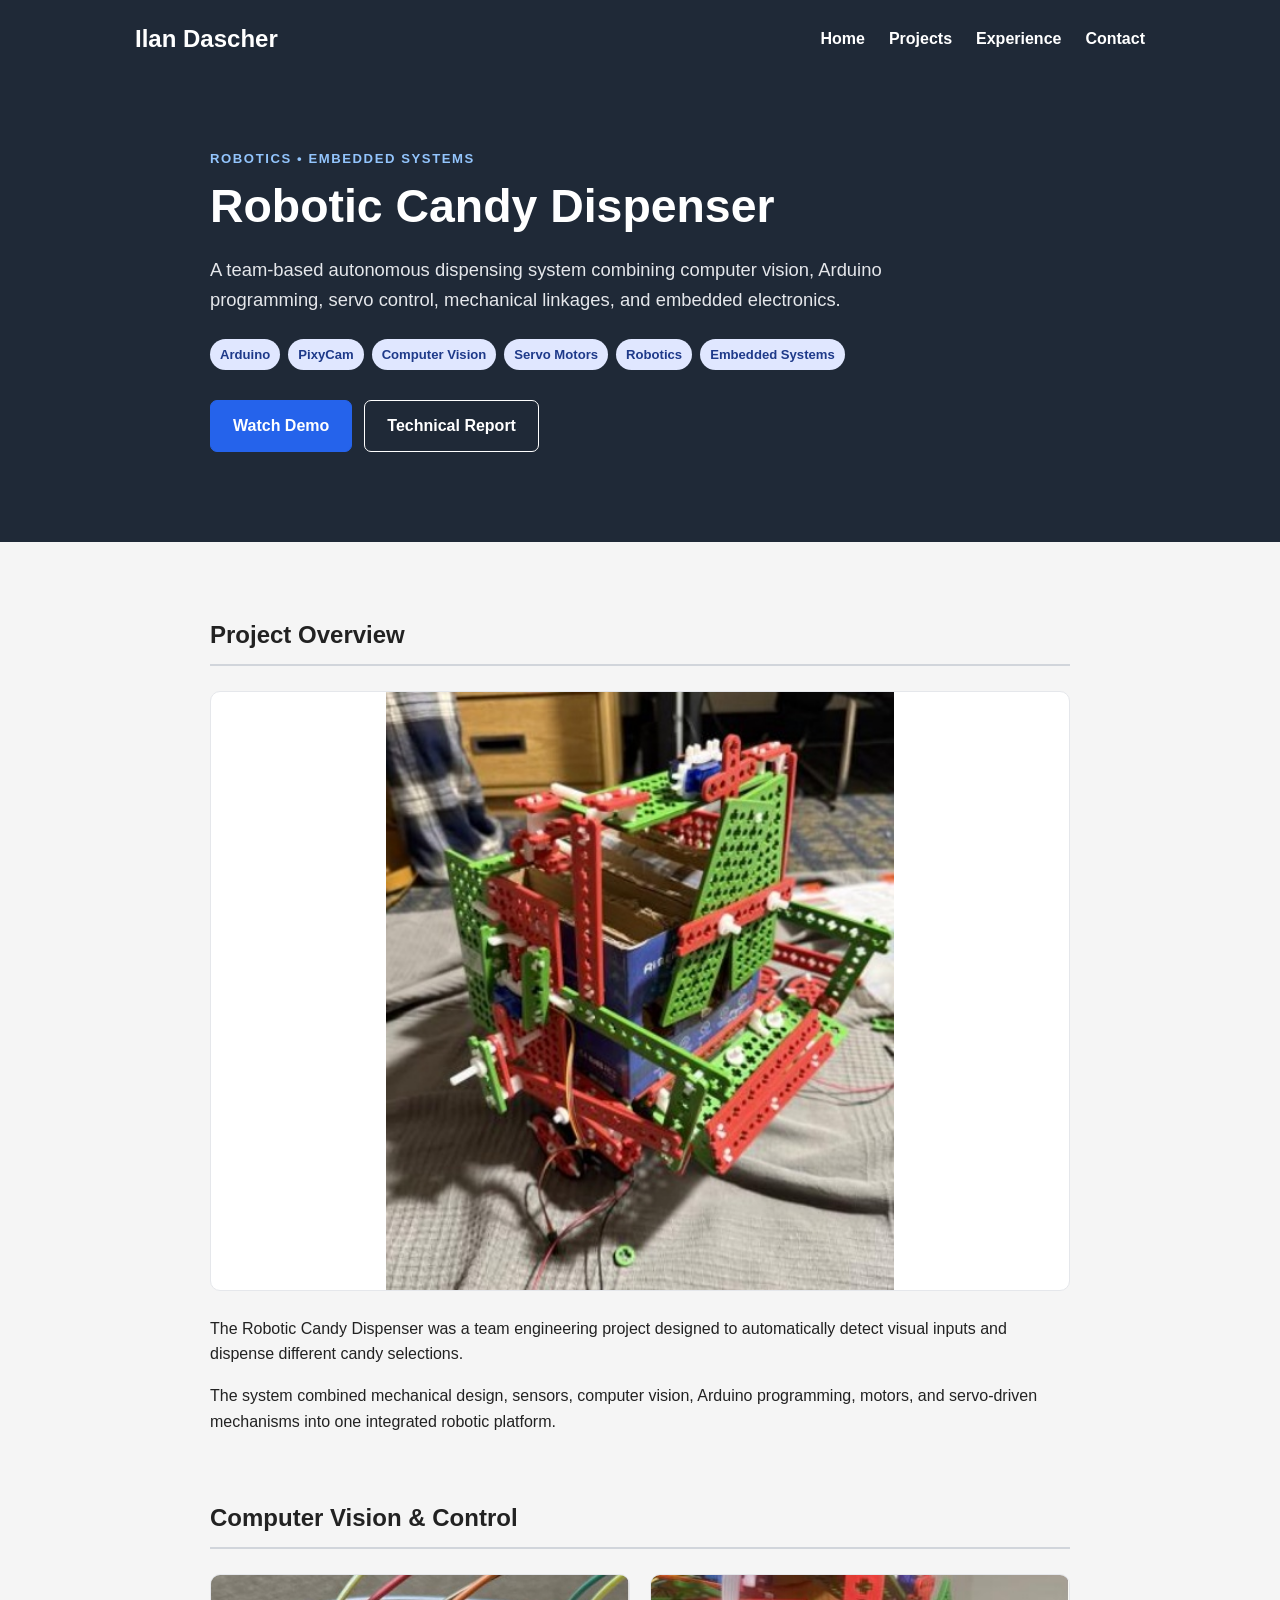
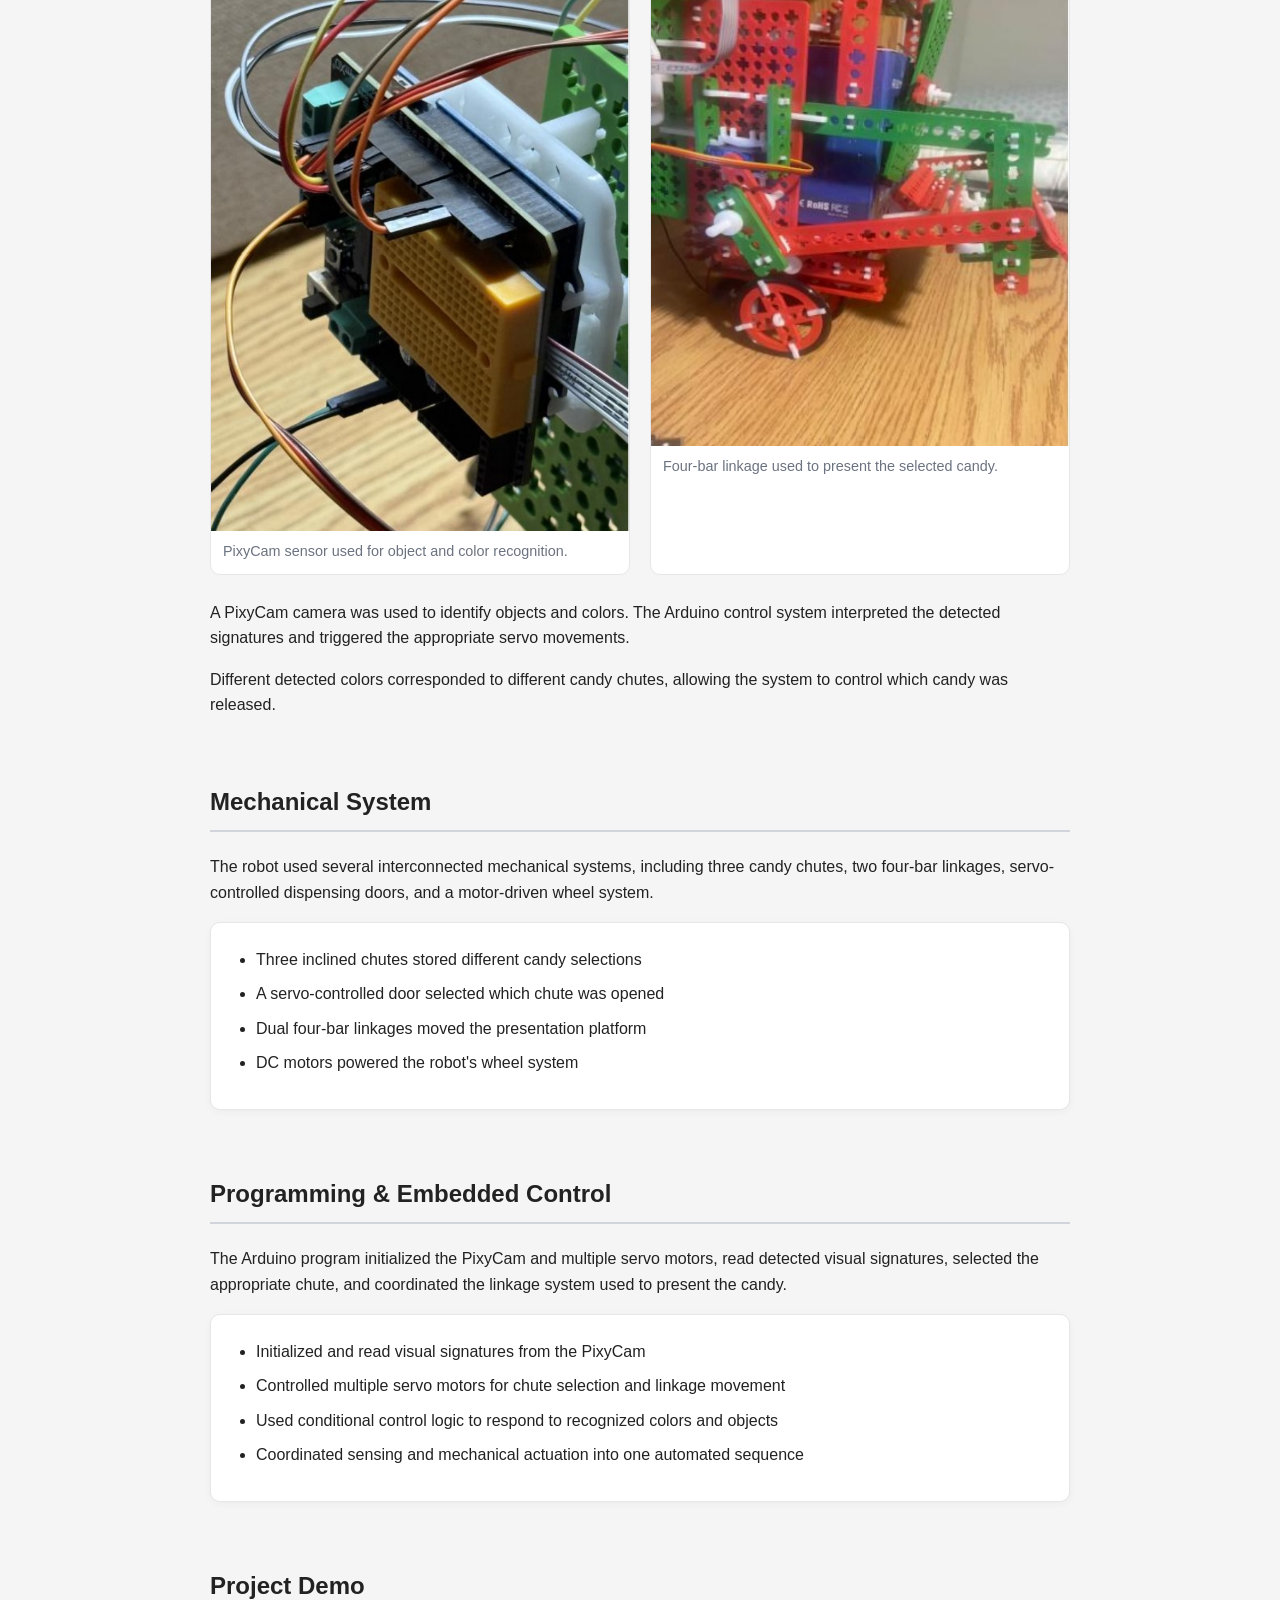
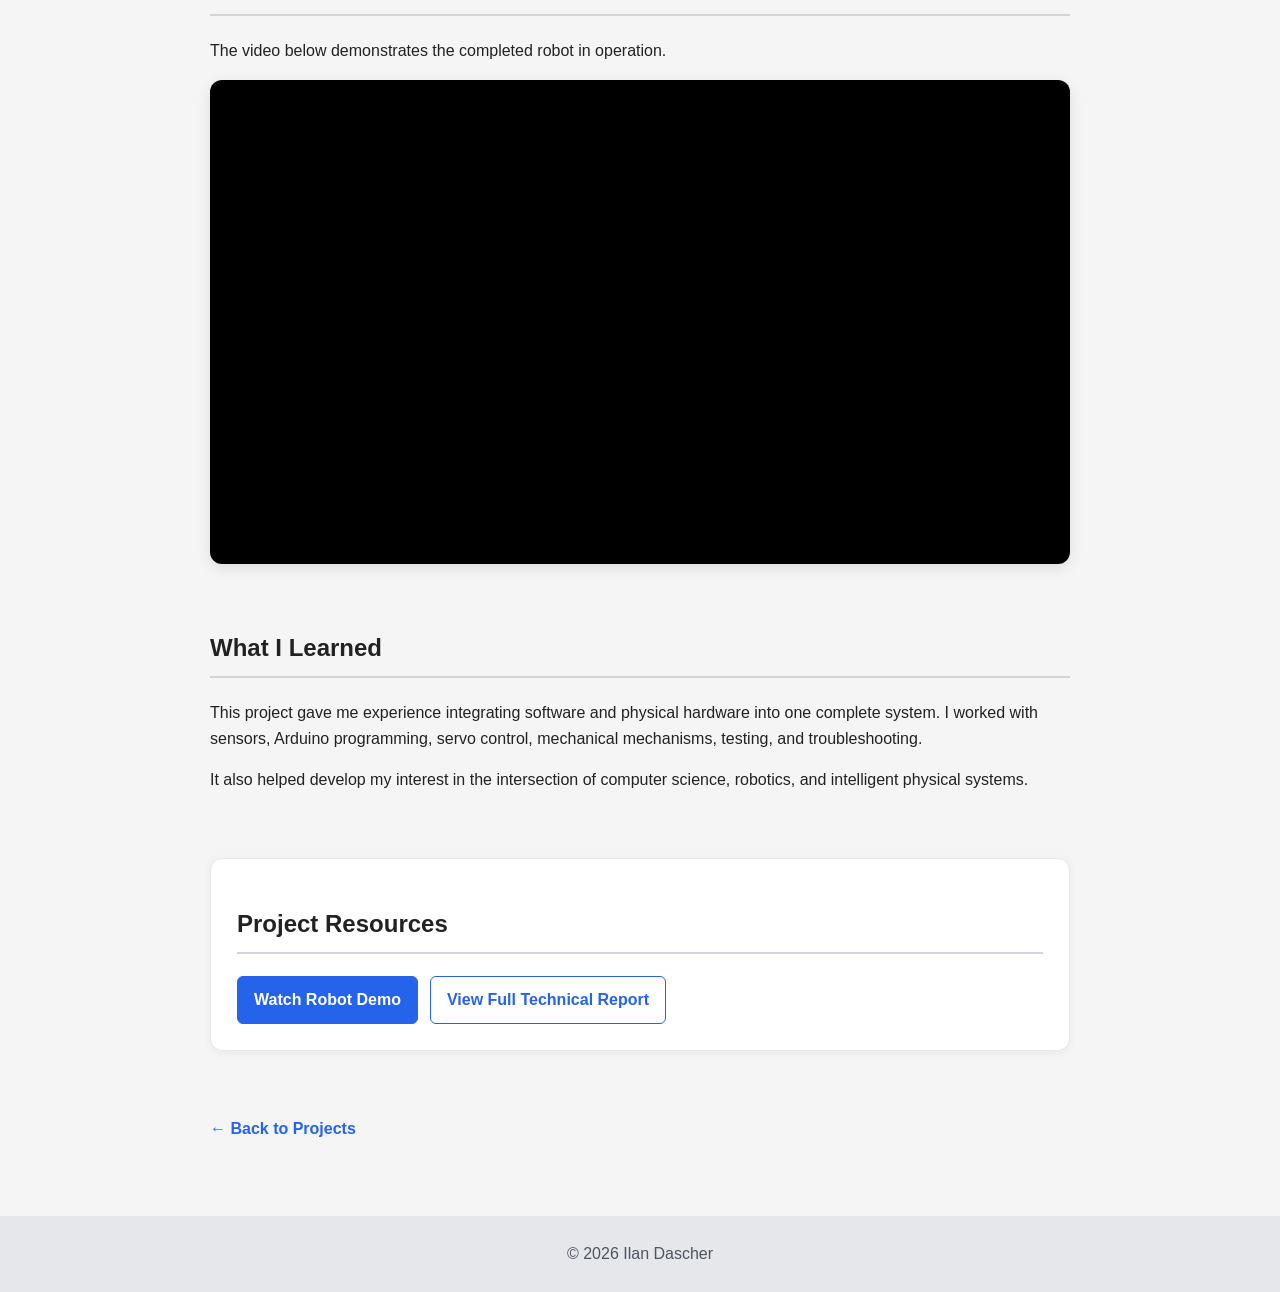
==== projects/candy-dispenser.html @ 2673a735 "Add files via upload" ====
<!DOCTYPE html>

<html lang="en">

<head>
    <meta charset="UTF-8">
    <meta name="viewport" content="width=device-width, initial-scale=1.0">

    <title>
        Robotic Candy Dispenser | Ilan Dascher
    </title>

    <link rel="stylesheet" href="../style.css">
</head>

<body>

    <header>

        <nav>

            <h2>
                <a href="../index.html" class="nav-name">
                    Ilan Dascher
                </a>
            </h2>

            <div class="nav-links">
                <a href="../index.html">Home</a>
                <a href="../index.html#projects">Projects</a>
                <a href="../index.html#experience">Experience</a>
                <a href="../index.html#contact">Contact</a>
            </div>

        </nav>


        <div class="project-hero">

            <p class="project-label">
                Robotics • Embedded Systems
            </p>

            <h1>
                Robotic Candy Dispenser
            </h1>

            <p class="project-summary">
                A team-based autonomous dispensing system combining
                computer vision, Arduino programming, servo control,
                mechanical linkages, and embedded electronics.
            </p>

            <div class="tech-tags project-page-tags">

                <span>Arduino</span>
                <span>PixyCam</span>
                <span>Computer Vision</span>
                <span>Servo Motors</span>
                <span>Robotics</span>
                <span>Embedded Systems</span>

            </div>

            <div class="project-hero-links">

                <a
                    href="https://youtube.com/shorts/zyL90W8pS90?si=U88hbHphQnXdbIb9"
                    target="_blank"
                    rel="noopener noreferrer"
                    class="button"
                >
                    Watch Demo
                </a>

                <a
                    href="../reports/candy-dispenser-report.pdf"
                    target="_blank"
                    rel="noopener noreferrer"
                    class="button button-secondary"
                >
                    Technical Report
                </a>

            </div>

        </div>

    </header>


    <main class="project-page">

        <section>

            <h2>Project Overview</h2>

            <img
                src="../images/candy-dispenser-main.jpg"
                alt="Completed robotic candy dispenser"
                class="detail-image project-photo-detail"
            >

            <p>
                The Robotic Candy Dispenser was a team engineering project
                designed to automatically detect visual inputs and dispense
                different candy selections.
            </p>

            <p>
                The system combined mechanical design, sensors, computer vision,
                Arduino programming, motors, and servo-driven mechanisms into
                one integrated robotic platform.
            </p>

        </section>


        <section>

            <h2>Computer Vision & Control</h2>

            <div class="detail-grid">

                <figure>

                    <img
                        src="../images/candy-dispenser-pixycam.jpg"
                        alt="PixyCam sensor used by the robotic candy dispenser"
                    >

                    <figcaption>
                        PixyCam sensor used for object and color recognition.
                    </figcaption>

                </figure>


                <figure>

                    <img
                        src="../images/candy-dispenser-linkage.jpg"
                        alt="Four-bar linkage mechanism of the robotic candy dispenser"
                    >

                    <figcaption>
                        Four-bar linkage used to present the selected candy.
                    </figcaption>

                </figure>

            </div>

            <p>
                A PixyCam camera was used to identify objects and colors.
                The Arduino control system interpreted the detected signatures
                and triggered the appropriate servo movements.
            </p>

            <p>
                Different detected colors corresponded to different candy
                chutes, allowing the system to control which candy was released.
            </p>

        </section>


        <section>

            <h2>Mechanical System</h2>

            <p>
                The robot used several interconnected mechanical systems,
                including three candy chutes, two four-bar linkages,
                servo-controlled dispensing doors, and a motor-driven
                wheel system.
            </p>

            <ul class="project-detail-list">

                <li>
                    Three inclined chutes stored different candy selections
                </li>

                <li>
                    A servo-controlled door selected which chute was opened
                </li>

                <li>
                    Dual four-bar linkages moved the presentation platform
                </li>

                <li>
                    DC motors powered the robot's wheel system
                </li>

            </ul>

        </section>


        <section>

            <h2>Programming & Embedded Control</h2>

            <p>
                The Arduino program initialized the PixyCam and multiple servo
                motors, read detected visual signatures, selected the appropriate
                chute, and coordinated the linkage system used to present the candy.
            </p>

            <ul class="project-detail-list">

                <li>
                    Initialized and read visual signatures from the PixyCam
                </li>

                <li>
                    Controlled multiple servo motors for chute selection
                    and linkage movement
                </li>

                <li>
                    Used conditional control logic to respond to recognized
                    colors and objects
                </li>

                <li>
                    Coordinated sensing and mechanical actuation into one
                    automated sequence
                </li>

            </ul>

        </section>


        <section class="video-section">

            <h2>Project Demo</h2>

            <p>
                The video below demonstrates the completed robot in operation.
            </p>

            <div class="video-wrapper">

                <iframe
                    src="https://www.youtube.com/embed/zyL90W8pS90"
                    title="Robotic Candy Dispenser Demonstration"
                    allow="accelerometer; autoplay; clipboard-write; encrypted-media; gyroscope; picture-in-picture"
                    allowfullscreen
                ></iframe>

            </div>

        </section>


        <section>

            <h2>What I Learned</h2>

            <p>
                This project gave me experience integrating software and
                physical hardware into one complete system. I worked with
                sensors, Arduino programming, servo control, mechanical
                mechanisms, testing, and troubleshooting.
            </p>

            <p>
                It also helped develop my interest in the intersection of
                computer science, robotics, and intelligent physical systems.
            </p>

        </section>


        <section class="project-resource-section">

            <h2>Project Resources</h2>

            <div class="resource-links">

                <a
                    href="https://youtube.com/shorts/zyL90W8pS90?si=U88hbHphQnXdbIb9"
                    target="_blank"
                    rel="noopener noreferrer"
                    class="project-button"
                >
                    Watch Robot Demo
                </a>

                <a
                    href="../reports/candy-dispenser-report.pdf"
                    target="_blank"
                    rel="noopener noreferrer"
                    class="project-button project-button-secondary-light"
                >
                    View Full Technical Report
                </a>

            </div>

        </section>


        <div class="back-link">

            <a href="../index.html#projects">
                ← Back to Projects
            </a>

        </div>

    </main>


    <footer>
        © 2026 Ilan Dascher
    </footer>

</body>

</html>
---- style.css ----
/* ========================================
   GLOBAL
======================================== */

* {
    box-sizing: border-box;
}

html {
    scroll-behavior: smooth;
}

body {
    font-family: Arial, Helvetica, sans-serif;

    background-color: #f5f5f5;

    color: #222222;

    margin: 0;

    line-height: 1.6;
}

img {
    max-width: 100%;
}


/* ========================================
   HEADER
======================================== */

header {
    background-color: #1f2937;

    color: white;
}


/* ========================================
   NAVIGATION
======================================== */

nav {
    max-width: 1050px;

    margin: 0 auto;

    padding: 20px;

    display: flex;

    justify-content: space-between;

    align-items: center;
}

nav h2 {
    margin: 0;
}

nav a {
    color: white;

    text-decoration: none;

    font-weight: bold;
}

nav a:hover {
    color: #93c5fd;
}

.nav-name {
    color: white;
}

.nav-links {
    display: flex;

    gap: 24px;
}


/* ========================================
   HOMEPAGE HERO
======================================== */

.hero {
    max-width: 900px;

    margin: 0 auto;

    padding:
        90px
        20px
        110px;

    text-align: center;
}

.hero-label {
    color: #93c5fd;

    text-transform: uppercase;

    letter-spacing: 0.12em;

    font-size: 0.8rem;

    font-weight: bold;

    margin-bottom: 12px;
}

.hero h1 {
    font-size: 3.3rem;

    line-height: 1.1;

    margin:
        0
        0
        15px;
}

.hero h2 {
    font-size: 1.45rem;

    font-weight: normal;

    margin-bottom: 22px;

    color: #e5e7eb;
}

.hero p {
    max-width: 700px;

    margin:
        0
        auto
        32px;

    font-size: 1.08rem;
}

.hero-buttons {
    display: flex;

    justify-content: center;

    gap: 15px;

    flex-wrap: wrap;
}


/* ========================================
   BUTTONS
======================================== */

.button {
    display: inline-block;

    background-color: #2563eb;

    color: white;

    text-decoration: none;

    padding:
        12px
        22px;

    border-radius: 7px;

    font-weight: bold;

    border:
        1px solid #2563eb;

    transition:
        background-color 0.2s ease,
        color 0.2s ease,
        transform 0.2s ease;
}

.button:hover {
    background-color: #1d4ed8;

    color: white;

    transform: translateY(-2px);
}

.button-secondary {
    background-color: transparent;

    border:
        1px solid white;
}

.button-secondary:hover {
    background-color: white;

    color: #1f2937;
}


/* ========================================
   MAIN CONTENT
======================================== */

main {
    max-width: 900px;

    margin: 0 auto;

    padding:
        55px
        20px;
}

section {
    margin-bottom: 65px;
}

section h2 {
    margin-bottom: 22px;

    padding-bottom: 9px;

    border-bottom:
        2px solid #d1d5db;
}


/* ========================================
   GENERAL CARDS
======================================== */

article {
    background-color: white;

    padding: 26px;

    margin-bottom: 28px;

    border:
        1px solid #e5e7eb;

    border-radius: 12px;

    box-shadow:
        0 2px 8px rgba(0, 0, 0, 0.06);
}

article h3 {
    margin-top: 0;
}


/* ========================================
   PROJECT CARDS
======================================== */

.project-card {
    padding: 0;

    overflow: hidden;

    transition:
        transform 0.2s ease,
        box-shadow 0.2s ease;
}

.project-card:hover {
    transform: translateY(-4px);

    box-shadow:
        0 10px 24px rgba(0, 0, 0, 0.10);
}

.project-card-content {
    padding: 26px;
}

.project-type {
    color: #2563eb;

    text-transform: uppercase;

    letter-spacing: 0.08em;

    font-size: 0.76rem;

    font-weight: bold;

    margin:
        0
        0
        8px;
}


/* ========================================
   PROJECT IMAGES
======================================== */

.project-image {
    width: 100%;

    display: block;

    border-bottom:
        1px solid #e5e7eb;
}

.project-photo {
    max-height: 470px;

    object-fit: contain;

    background-color: #f8fafc;
}

.project-plot {
    height: auto;

    object-fit: contain;

    background-color: #111111;
}


/* ========================================
   TECHNOLOGY TAGS
======================================== */

.tech-tags {
    display: flex;

    flex-wrap: wrap;

    gap: 8px;

    margin:
        17px
        0;
}

.tech-tags span {
    background-color: #e0e7ff;

    color: #1e3a8a;

    padding:
        5px
        10px;

    border-radius: 20px;

    font-size: 0.82rem;

    font-weight: bold;
}


/* ========================================
   HOMEPAGE PROJECT LINKS
======================================== */

.project-links {
    display: flex;

    flex-wrap: wrap;

    gap: 12px;

    margin-top: 24px;
}

.project-button {
    display: inline-block;

    background-color: #2563eb;

    color: white !important;

    text-decoration: none;

    padding:
        10px
        16px;

    border-radius: 6px;

    font-weight: bold;

    border:
        1px solid #2563eb;

    transition:
        transform 0.2s ease,
        background-color 0.2s ease;
}

.project-button:hover {
    background-color: #1d4ed8;

    transform: translateY(-2px);
}

.project-button-secondary {
    background-color: white;

    color: #2563eb !important;
}

.project-button-secondary:hover {
    background-color: #eff6ff;
}


/* ========================================
   LISTS
======================================== */

ul {
    padding-left: 21px;
}

li {
    margin-bottom: 5px;
}


/* ========================================
   CONTACT
======================================== */

.contact-links {
    display: flex;

    gap: 20px;

    flex-wrap: wrap;

    margin-top: 20px;
}

.contact-links a {
    font-weight: bold;

    text-decoration: none;
}


/* ========================================
   GENERAL LINKS
======================================== */

main a {
    color: #2563eb;
}

main a:hover {
    color: #1d4ed8;
}


/* ========================================
   PROJECT DETAIL HERO
======================================== */

.project-hero {
    max-width: 900px;

    margin: 0 auto;

    padding:
        70px
        20px
        90px;
}

.project-label {
    color: #93c5fd;

    font-size: 0.82rem;

    font-weight: bold;

    letter-spacing: 0.12em;

    text-transform: uppercase;

    margin: 0;
}

.project-hero h1 {
    font-size: 2.9rem;

    line-height: 1.2;

    margin:
        10px
        0
        20px;
}

.project-summary {
    max-width: 750px;

    font-size: 1.15rem;

    color: #e5e7eb;
}

.project-page-tags {
    margin-top: 25px;
}

.project-hero-links {
    display: flex;

    flex-wrap: wrap;

    gap: 12px;

    margin-top: 30px;
}


/* ========================================
   DETAIL PAGE
======================================== */

.project-page {
    max-width: 900px;
}

.project-page section {
    scroll-margin-top: 30px;
}


/* ========================================
   DETAIL IMAGES
======================================== */

.detail-image {
    width: 100%;

    height: auto;

    display: block;

    margin:
        25px
        0;

    border:
        1px solid #e5e7eb;

    border-radius: 10px;

    background-color: white;
}

.project-photo-detail {
    max-height: 600px;

    object-fit: contain;
}


/* ========================================
   IMAGE GRID
======================================== */

.detail-grid {
    display: grid;

    grid-template-columns:
        repeat(2, 1fr);

    gap: 20px;

    margin:
        25px
        0;
}

.detail-grid figure {
    margin: 0;

    background-color: white;

    border-radius: 10px;

    overflow: hidden;

    border:
        1px solid #e5e7eb;
}

.detail-grid img {
    width: 100%;

    height: auto;

    display: block;

    object-fit: contain;
}

.detail-grid figcaption {
    padding:
        10px
        12px
        12px;

    color: #6b7280;

    font-size: 0.9rem;

    line-height: 1.4;
}


/* ========================================
   RESULT BOX
======================================== */

.result-box {
    background-color: #eff6ff;

    border-left:
        4px solid #2563eb;

    padding:
        16px
        20px;

    margin:
        24px
        0;

    border-radius: 6px;
}

.result-label {
    margin: 0;

    color: #475569;

    font-size: 0.85rem;

    font-weight: bold;

    text-transform: uppercase;

    letter-spacing: 0.06em;
}

.result-value {
    margin:
        4px
        0
        0;

    font-size: 1.6rem;

    font-weight: bold;

    color: #1e3a8a;
}


/* ========================================
   DETAIL LISTS
======================================== */

.project-detail-list {
    background-color: white;

    padding:
        24px
        25px
        24px
        45px;

    border:
        1px solid #e5e7eb;

    border-radius: 10px;

    box-shadow:
        0 2px 8px rgba(0, 0, 0, 0.04);
}

.project-detail-list li {
    margin-bottom: 9px;
}


/* ========================================
   VIDEO
======================================== */

.video-wrapper {
    position: relative;

    width: 100%;

    padding-bottom: 56.25%;

    height: 0;

    overflow: hidden;

    border-radius: 12px;

    background-color: black;

    box-shadow:
        0 4px 14px rgba(0, 0, 0, 0.10);
}

.video-wrapper iframe {
    position: absolute;

    top: 0;

    left: 0;

    width: 100%;

    height: 100%;

    border: 0;
}


/* ========================================
   PROJECT RESOURCES
======================================== */

.project-resource-section {
    background-color: white;

    padding: 26px;

    border:
        1px solid #e5e7eb;

    border-radius: 12px;

    box-shadow:
        0 2px 8px rgba(0, 0, 0, 0.05);
}

.resource-links {
    display: flex;

    flex-wrap: wrap;

    gap: 12px;

    margin-top: 20px;
}

.project-button-secondary-light {
    background-color: white;

    color: #2563eb !important;
}

.project-button-secondary-light:hover {
    background-color: #eff6ff;
}


/* ========================================
   BACK LINK
======================================== */

.back-link {
    margin:
        40px
        0
        20px;
}

.back-link a {
    font-weight: bold;

    text-decoration: none;
}

.back-link a:hover {
    text-decoration: underline;
}


/* ========================================
   FOOTER
======================================== */

footer {
    text-align: center;

    padding: 25px;

    background-color: #e5e7eb;

    color: #4b5563;
}


/* ========================================
   RESPONSIVE DESIGN
======================================== */

@media (max-width: 700px) {

    nav {
        flex-direction: column;

        gap: 15px;
    }

    .nav-links {
        flex-wrap: wrap;

        justify-content: center;
    }

    .hero {
        padding:
            65px
            20px
            80px;
    }

    .hero h1 {
        font-size: 2.4rem;
    }

    .hero h2 {
        font-size: 1.2rem;
    }

    .hero-buttons {
        flex-direction: column;

        align-items: center;
    }

    .project-hero {
        padding:
            50px
            20px
            70px;
    }

    .project-hero h1 {
        font-size: 2.15rem;
    }

    .project-hero-links {
        flex-direction: column;

        align-items: flex-start;
    }

    .detail-grid {
        grid-template-columns: 1fr;
    }

    .project-photo {
        max-height: none;
    }

    .contact-links {
        flex-direction: column;

        gap: 8px;
    }

}
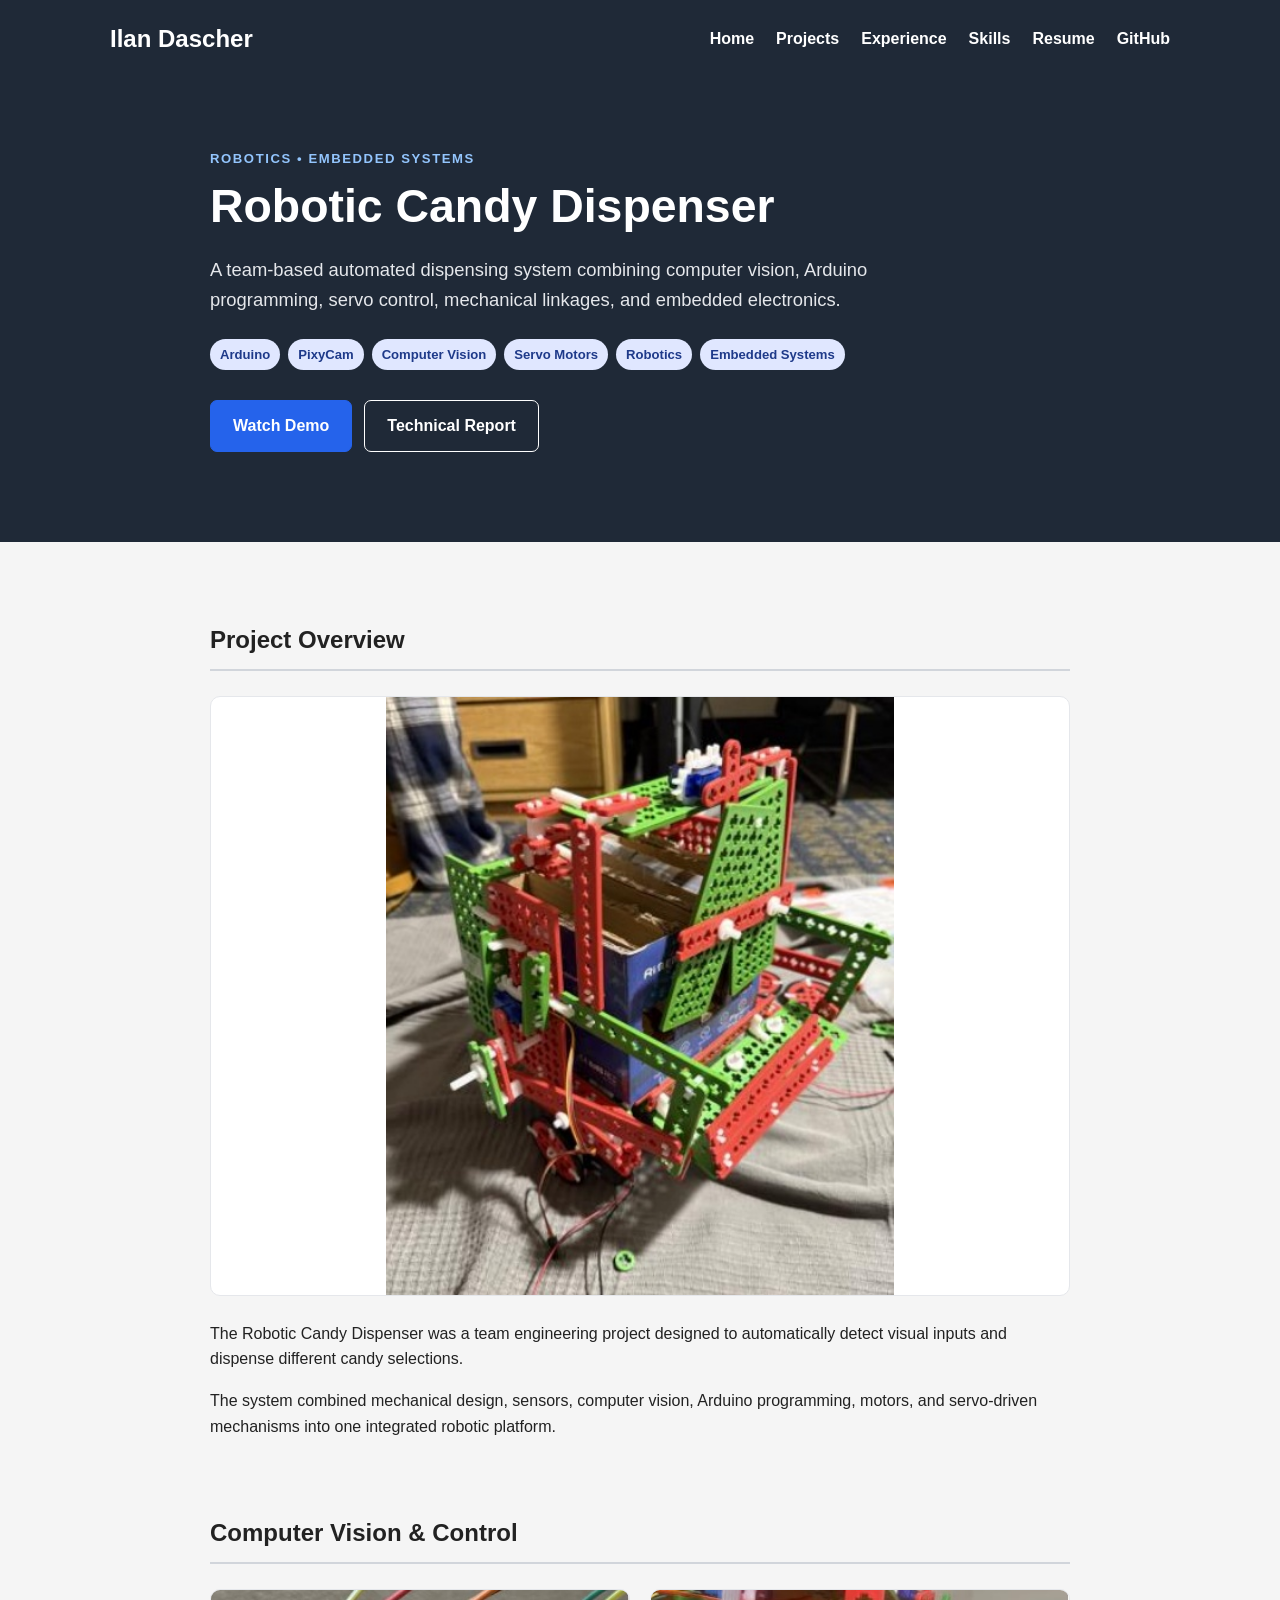
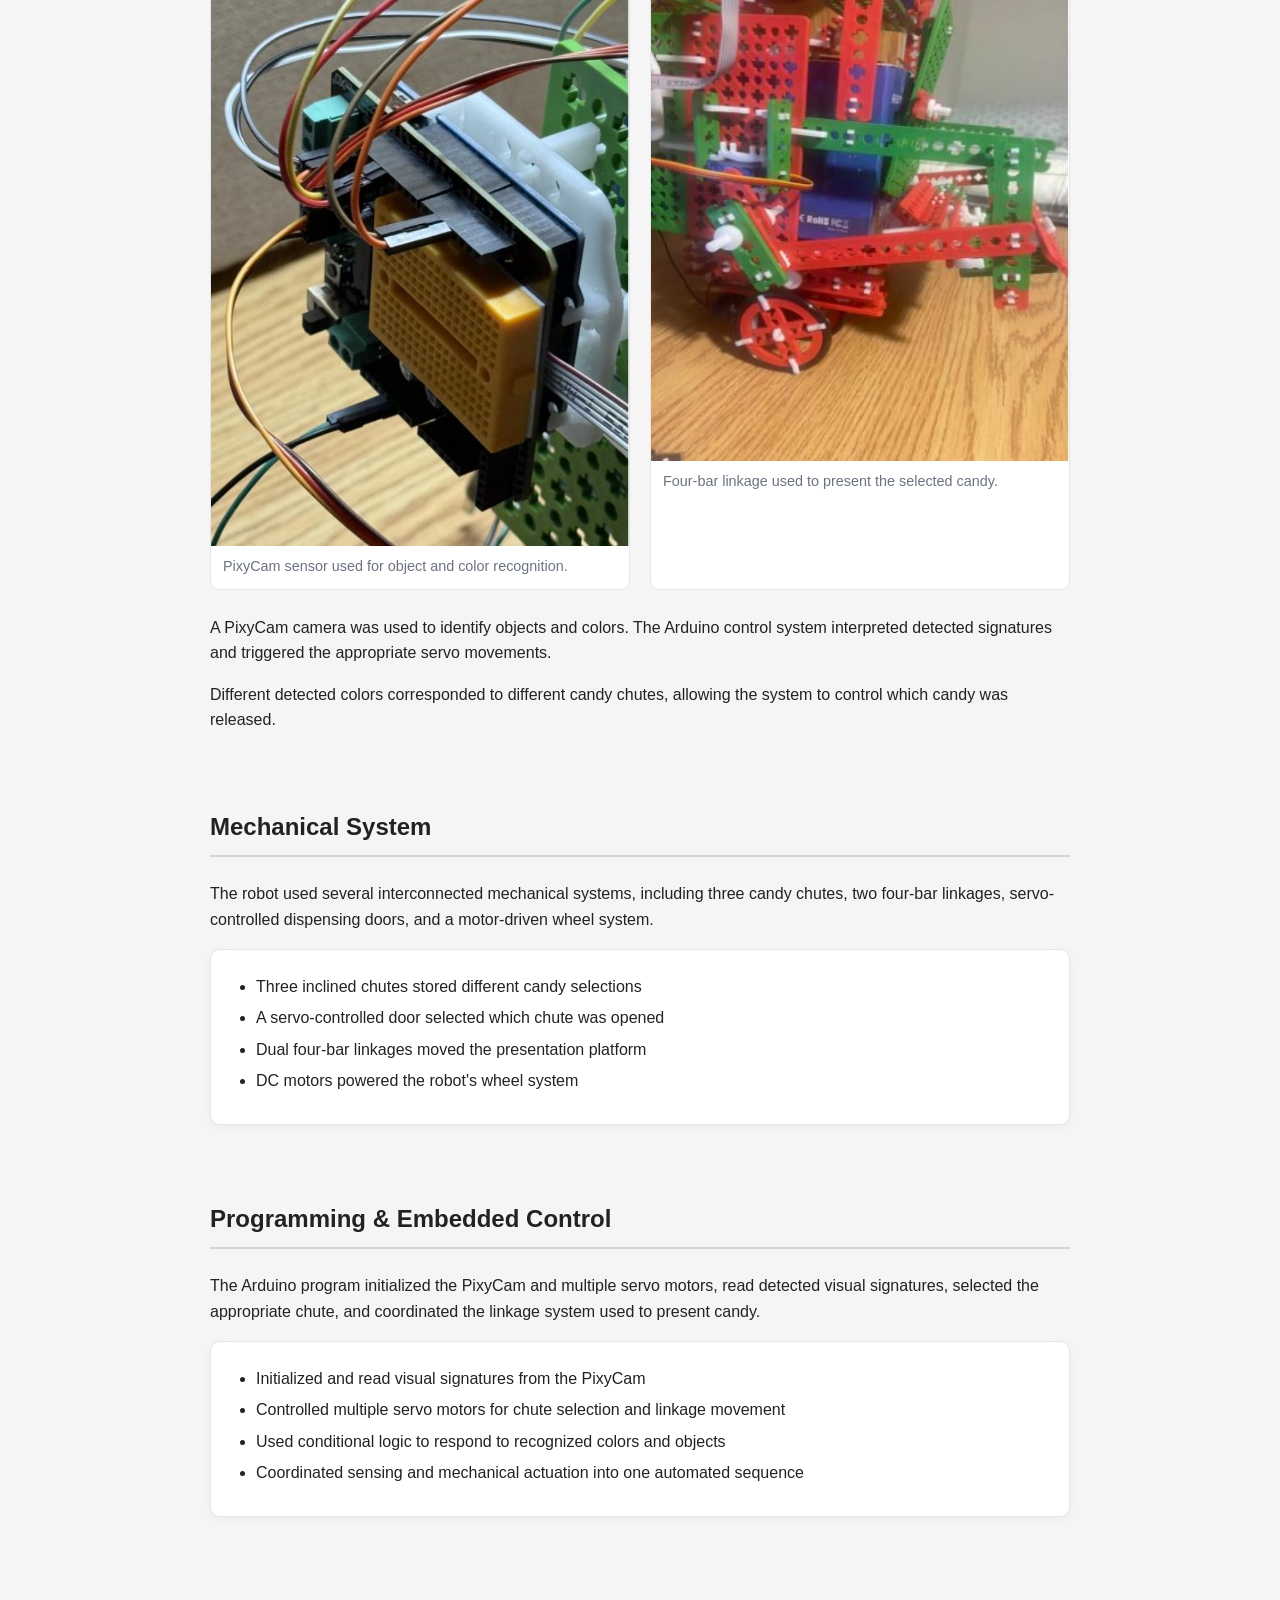
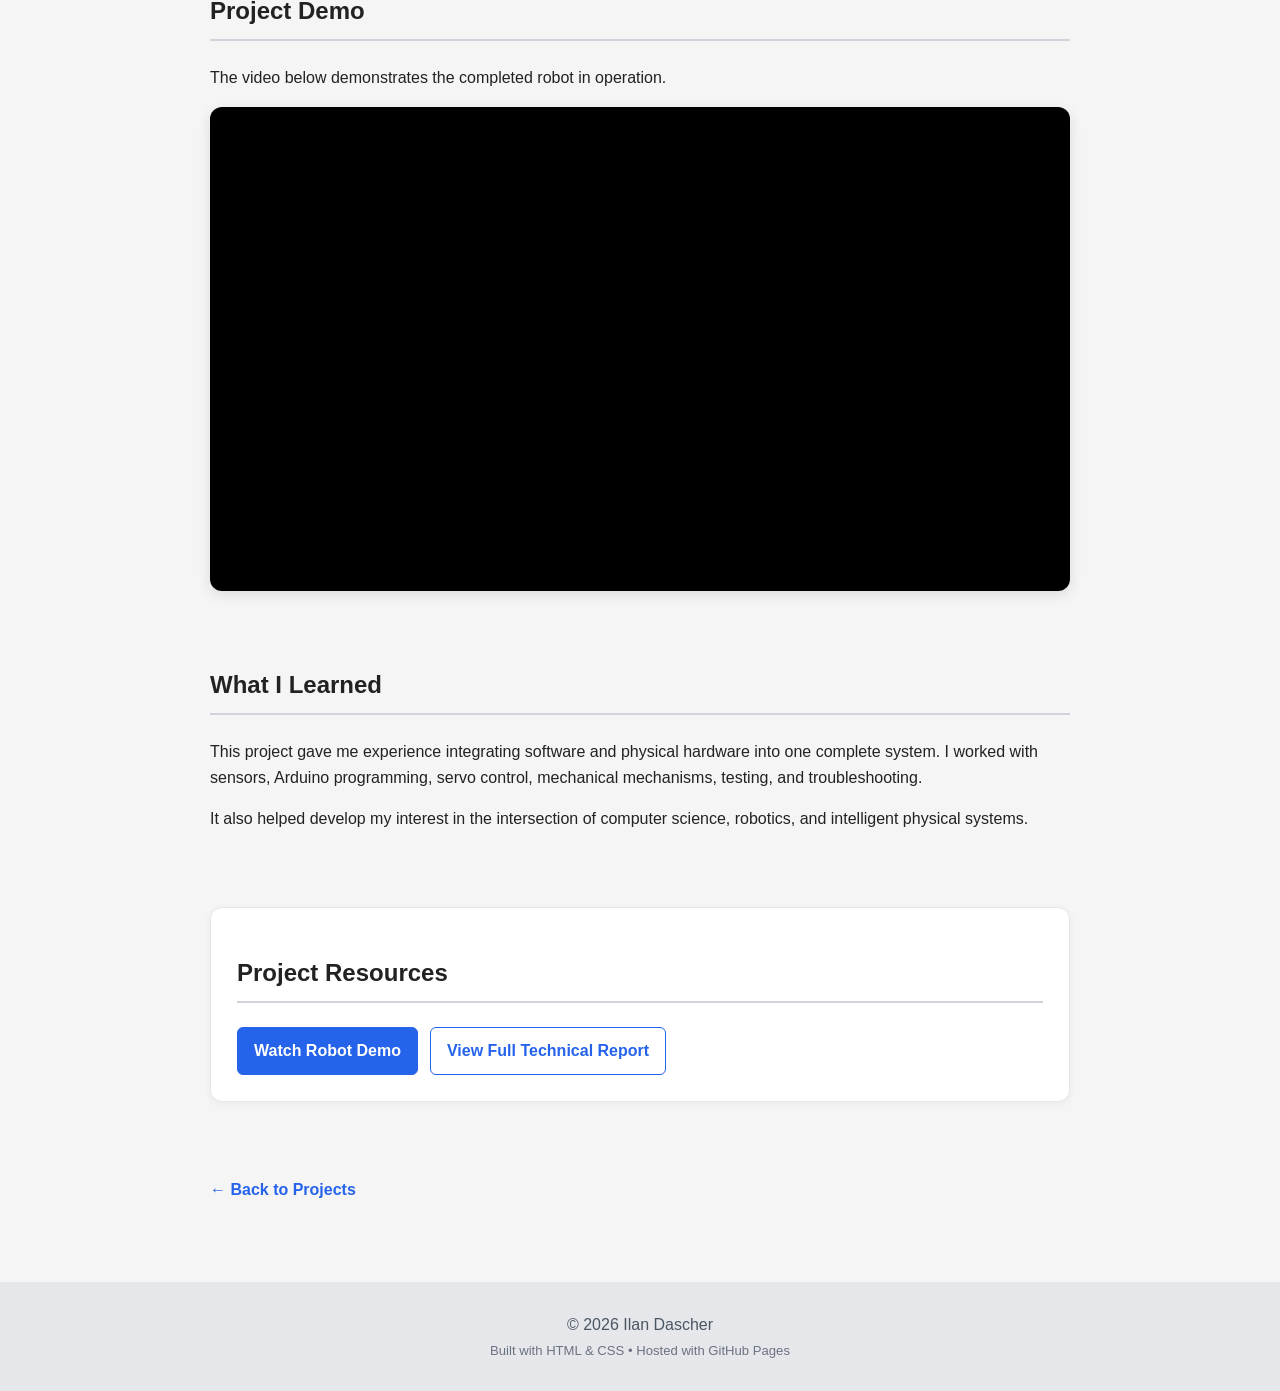
==== commit c5e88c37: "Add files via upload" ====
--- a/projects/candy-dispenser.html
+++ b/projects/candy-dispenser.html
@@ -4,7 +4,11 @@
 
 <head>
     <meta charset="UTF-8">
-    <meta name="viewport" content="width=device-width, initial-scale=1.0">
+
+    <meta
+        name="viewport"
+        content="width=device-width, initial-scale=1.0"
+    >
 
     <title>
         Robotic Candy Dispenser | Ilan Dascher
@@ -13,6 +17,7 @@
     <link rel="stylesheet" href="../style.css">
 </head>
 
+
 <body>
 
     <header>
@@ -20,16 +25,49 @@
         <nav>
 
             <h2>
-                <a href="../index.html" class="nav-name">
+                <a
+                    href="../index.html"
+                    class="nav-name"
+                >
                     Ilan Dascher
                 </a>
             </h2>
 
+
             <div class="nav-links">
-                <a href="../index.html">Home</a>
-                <a href="../index.html#projects">Projects</a>
-                <a href="../index.html#experience">Experience</a>
-                <a href="../index.html#contact">Contact</a>
+
+                <a href="../index.html">
+                    Home
+                </a>
+
+                <a href="../index.html#projects">
+                    Projects
+                </a>
+
+                <a href="../index.html#experience">
+                    Experience
+                </a>
+
+                <a href="../index.html#skills">
+                    Skills
+                </a>
+
+                <a
+                    href="../resume/Ilan-Dascher-Resume.pdf"
+                    target="_blank"
+                    rel="noopener noreferrer"
+                >
+                    Resume
+                </a>
+
+                <a
+                    href="https://github.com/ilandascher"
+                    target="_blank"
+                    rel="noopener noreferrer"
+                >
+                    GitHub
+                </a>
+
             </div>
 
         </nav>
@@ -40,16 +78,19 @@
             <p class="project-label">
                 Robotics • Embedded Systems
             </p>
+
 
             <h1>
                 Robotic Candy Dispenser
             </h1>
 
+
             <p class="project-summary">
-                A team-based autonomous dispensing system combining
+                A team-based automated dispensing system combining
                 computer vision, Arduino programming, servo control,
                 mechanical linkages, and embedded electronics.
             </p>
+
 
             <div class="tech-tags project-page-tags">
 
@@ -62,6 +103,7 @@
 
             </div>
 
+
             <div class="project-hero-links">
 
                 <a
@@ -73,6 +115,7 @@
                     Watch Demo
                 </a>
 
+
                 <a
                     href="../reports/candy-dispenser-report.pdf"
                     target="_blank"
@@ -91,9 +134,13 @@
 
     <main class="project-page">
 
-        <section>
-
-            <h2>Project Overview</h2>
+
+        <section>
+
+            <h2>
+                Project Overview
+            </h2>
+
 
             <img
                 src="../images/candy-dispenser-main.jpg"
@@ -101,12 +148,14 @@
                 class="detail-image project-photo-detail"
             >
 
+
             <p>
                 The Robotic Candy Dispenser was a team engineering project
                 designed to automatically detect visual inputs and dispense
                 different candy selections.
             </p>
 
+
             <p>
                 The system combined mechanical design, sensors, computer vision,
                 Arduino programming, motors, and servo-driven mechanisms into
@@ -116,9 +165,13 @@
         </section>
 
 
-        <section>
-
-            <h2>Computer Vision & Control</h2>
+
+        <section>
+
+            <h2>
+                Computer Vision & Control
+            </h2>
+
 
             <div class="detail-grid">
 
@@ -151,11 +204,13 @@
 
             </div>
 
+
             <p>
                 A PixyCam camera was used to identify objects and colors.
-                The Arduino control system interpreted the detected signatures
+                The Arduino control system interpreted detected signatures
                 and triggered the appropriate servo movements.
             </p>
+
 
             <p>
                 Different detected colors corresponded to different candy
@@ -165,9 +220,13 @@
         </section>
 
 
-        <section>
-
-            <h2>Mechanical System</h2>
+
+        <section>
+
+            <h2>
+                Mechanical System
+            </h2>
+
 
             <p>
                 The robot used several interconnected mechanical systems,
@@ -176,6 +235,7 @@
                 wheel system.
             </p>
 
+
             <ul class="project-detail-list">
 
                 <li>
@@ -199,15 +259,20 @@
         </section>
 
 
-        <section>
-
-            <h2>Programming & Embedded Control</h2>
+
+        <section>
+
+            <h2>
+                Programming & Embedded Control
+            </h2>
+
 
             <p>
                 The Arduino program initialized the PixyCam and multiple servo
                 motors, read detected visual signatures, selected the appropriate
-                chute, and coordinated the linkage system used to present the candy.
-            </p>
+                chute, and coordinated the linkage system used to present candy.
+            </p>
+
 
             <ul class="project-detail-list">
 
@@ -221,7 +286,7 @@
                 </li>
 
                 <li>
-                    Used conditional control logic to respond to recognized
+                    Used conditional logic to respond to recognized
                     colors and objects
                 </li>
 
@@ -235,13 +300,18 @@
         </section>
 
 
-        <section class="video-section">
-
-            <h2>Project Demo</h2>
+
+        <section>
+
+            <h2>
+                Project Demo
+            </h2>
+
 
             <p>
                 The video below demonstrates the completed robot in operation.
             </p>
+
 
             <div class="video-wrapper">
 
@@ -257,9 +327,13 @@
         </section>
 
 
-        <section>
-
-            <h2>What I Learned</h2>
+
+        <section>
+
+            <h2>
+                What I Learned
+            </h2>
+
 
             <p>
                 This project gave me experience integrating software and
@@ -268,6 +342,7 @@
                 mechanisms, testing, and troubleshooting.
             </p>
 
+
             <p>
                 It also helped develop my interest in the intersection of
                 computer science, robotics, and intelligent physical systems.
@@ -276,9 +351,13 @@
         </section>
 
 
+
         <section class="project-resource-section">
 
-            <h2>Project Resources</h2>
+            <h2>
+                Project Resources
+            </h2>
+
 
             <div class="resource-links">
 
@@ -291,6 +370,7 @@
                     Watch Robot Demo
                 </a>
 
+
                 <a
                     href="../reports/candy-dispenser-report.pdf"
                     target="_blank"
@@ -303,6 +383,7 @@
             </div>
 
         </section>
+
 
 
         <div class="back-link">
@@ -317,7 +398,15 @@
 
 
     <footer>
-        © 2026 Ilan Dascher
+
+        <p>
+            © 2026 Ilan Dascher
+        </p>
+
+        <p class="footer-subtext">
+            Built with HTML & CSS • Hosted with GitHub Pages
+        </p>
+
     </footer>
 
 </body>
--- a/style.css
+++ b/style.css
@@ -6,10 +6,12 @@
     box-sizing: border-box;
 }
 
+
 html {
     scroll-behavior: smooth;
 }
 
+
 body {
     font-family: Arial, Helvetica, sans-serif;
 
@@ -22,6 +24,7 @@
     line-height: 1.6;
 }
 
+
 img {
     max-width: 100%;
 }
@@ -43,7 +46,7 @@
 ======================================== */
 
 nav {
-    max-width: 1050px;
+    max-width: 1100px;
 
     margin: 0 auto;
 
@@ -55,11 +58,29 @@
 
     align-items: center;
 }
+
 
 nav h2 {
     margin: 0;
 }
 
+
+.nav-name {
+    color: white;
+
+    text-decoration: none;
+}
+
+
+.nav-links {
+    display: flex;
+
+    align-items: center;
+
+    gap: 22px;
+}
+
+
 nav a {
     color: white;
 
@@ -68,23 +89,14 @@
     font-weight: bold;
 }
 
+
 nav a:hover {
     color: #93c5fd;
 }
 
-.nav-name {
-    color: white;
-}
-
-.nav-links {
-    display: flex;
-
-    gap: 24px;
-}
-
-
-/* ========================================
-   HOMEPAGE HERO
+
+/* ========================================
+   HERO
 ======================================== */
 
 .hero {
@@ -92,13 +104,11 @@
 
     margin: 0 auto;
 
-    padding:
-        90px
-        20px
-        110px;
+    padding: 95px 20px 115px;
 
     text-align: center;
 }
+
 
 .hero-label {
     color: #93c5fd;
@@ -114,51 +124,51 @@
     margin-bottom: 12px;
 }
 
+
 .hero h1 {
-    font-size: 3.3rem;
+    font-size: 3.4rem;
 
     line-height: 1.1;
 
-    margin:
-        0
-        0
-        15px;
-}
+    margin: 0 0 16px;
+}
+
 
 .hero h2 {
-    font-size: 1.45rem;
+    max-width: 760px;
+
+    margin: 0 auto 22px;
+
+    font-size: 1.5rem;
 
     font-weight: normal;
 
-    margin-bottom: 22px;
-
     color: #e5e7eb;
 }
 
+
 .hero p {
-    max-width: 700px;
-
-    margin:
-        0
-        auto
-        32px;
+    max-width: 720px;
+
+    margin: 0 auto 32px;
 
     font-size: 1.08rem;
 }
+
 
 .hero-buttons {
     display: flex;
 
     justify-content: center;
 
-    gap: 15px;
-
     flex-wrap: wrap;
-}
-
-
-/* ========================================
-   BUTTONS
+
+    gap: 14px;
+}
+
+
+/* ========================================
+   MAIN BUTTONS
 ======================================== */
 
 .button {
@@ -170,16 +180,13 @@
 
     text-decoration: none;
 
-    padding:
-        12px
-        22px;
+    padding: 12px 22px;
 
     border-radius: 7px;
 
-    font-weight: bold;
-
-    border:
-        1px solid #2563eb;
+    border: 1px solid #2563eb;
+
+    font-weight: bold;
 
     transition:
         background-color 0.2s ease,
@@ -187,6 +194,7 @@
         transform 0.2s ease;
 }
 
+
 .button:hover {
     background-color: #1d4ed8;
 
@@ -195,12 +203,13 @@
     transform: translateY(-2px);
 }
 
+
 .button-secondary {
     background-color: transparent;
 
-    border:
-        1px solid white;
-}
+    border-color: white;
+}
+
 
 .button-secondary:hover {
     background-color: white;
@@ -210,7 +219,7 @@
 
 
 /* ========================================
-   MAIN CONTENT
+   MAIN
 ======================================== */
 
 main {
@@ -218,22 +227,23 @@
 
     margin: 0 auto;
 
-    padding:
-        55px
-        20px;
-}
+    padding: 60px 20px;
+}
+
 
 section {
-    margin-bottom: 65px;
-}
-
-section h2 {
-    margin-bottom: 22px;
+    margin-bottom: 75px;
+
+    scroll-margin-top: 30px;
+}
+
+
+section > h2 {
+    margin-bottom: 24px;
 
     padding-bottom: 9px;
 
-    border-bottom:
-        2px solid #d1d5db;
+    border-bottom: 2px solid #d1d5db;
 }
 
 
@@ -248,8 +258,7 @@
 
     margin-bottom: 28px;
 
-    border:
-        1px solid #e5e7eb;
+    border: 1px solid #e5e7eb;
 
     border-radius: 12px;
 
@@ -257,8 +266,55 @@
         0 2px 8px rgba(0, 0, 0, 0.06);
 }
 
+
 article h3 {
     margin-top: 0;
+}
+
+
+/* ========================================
+   EDUCATION
+======================================== */
+
+.education-card {
+    padding: 28px;
+}
+
+
+.education-heading {
+    display: flex;
+
+    justify-content: space-between;
+
+    gap: 20px;
+
+    align-items: flex-start;
+}
+
+
+.education-heading h3 {
+    margin-bottom: 4px;
+}
+
+
+.education-degree {
+    margin: 0 0 2px;
+
+    font-weight: bold;
+}
+
+
+.education-heading p {
+    margin-top: 2px;
+}
+
+
+.education-date {
+    white-space: nowrap;
+
+    color: #6b7280;
+
+    font-weight: bold;
 }
 
 
@@ -276,6 +332,7 @@
         box-shadow 0.2s ease;
 }
 
+
 .project-card:hover {
     transform: translateY(-4px);
 
@@ -283,9 +340,11 @@
         0 10px 24px rgba(0, 0, 0, 0.10);
 }
 
+
 .project-card-content {
-    padding: 26px;
-}
+    padding: 28px;
+}
+
 
 .project-type {
     color: #2563eb;
@@ -298,10 +357,48 @@
 
     font-weight: bold;
 
-    margin:
-        0
-        0
-        8px;
+    margin: 0 0 8px;
+}
+
+
+.project-heading-row {
+    display: flex;
+
+    justify-content: space-between;
+
+    gap: 20px;
+
+    align-items: flex-start;
+}
+
+
+.status-badge {
+    display: inline-block;
+
+    white-space: nowrap;
+
+    background-color: #fef3c7;
+
+    color: #92400e;
+
+    padding: 6px 11px;
+
+    border-radius: 999px;
+
+    font-size: 0.75rem;
+
+    font-weight: bold;
+}
+
+
+.project-progress-note {
+    margin-top: 20px;
+
+    color: #6b7280;
+
+    font-size: 0.9rem;
+
+    font-style: italic;
 }
 
 
@@ -314,9 +411,9 @@
 
     display: block;
 
-    border-bottom:
-        1px solid #e5e7eb;
-}
+    border-bottom: 1px solid #e5e7eb;
+}
+
 
 .project-photo {
     max-height: 470px;
@@ -326,6 +423,7 @@
     background-color: #f8fafc;
 }
 
+
 .project-plot {
     height: auto;
 
@@ -346,19 +444,16 @@
 
     gap: 8px;
 
-    margin:
-        17px
-        0;
-}
+    margin: 17px 0;
+}
+
 
 .tech-tags span {
     background-color: #e0e7ff;
 
     color: #1e3a8a;
 
-    padding:
-        5px
-        10px;
+    padding: 5px 10px;
 
     border-radius: 20px;
 
@@ -369,7 +464,7 @@
 
 
 /* ========================================
-   HOMEPAGE PROJECT LINKS
+   PROJECT BUTTONS
 ======================================== */
 
 .project-links {
@@ -382,6 +477,7 @@
     margin-top: 24px;
 }
 
+
 .project-button {
     display: inline-block;
 
@@ -391,21 +487,19 @@
 
     text-decoration: none;
 
-    padding:
-        10px
-        16px;
+    padding: 10px 16px;
 
     border-radius: 6px;
 
-    font-weight: bold;
-
-    border:
-        1px solid #2563eb;
+    border: 1px solid #2563eb;
+
+    font-weight: bold;
 
     transition:
-        transform 0.2s ease,
-        background-color 0.2s ease;
-}
+        background-color 0.2s ease,
+        transform 0.2s ease;
+}
+
 
 .project-button:hover {
     background-color: #1d4ed8;
@@ -413,12 +507,14 @@
     transform: translateY(-2px);
 }
 
+
 .project-button-secondary {
     background-color: white;
 
     color: #2563eb !important;
 }
 
+
 .project-button-secondary:hover {
     background-color: #eff6ff;
 }
@@ -429,11 +525,79 @@
 ======================================== */
 
 ul {
-    padding-left: 21px;
-}
+    padding-left: 22px;
+}
+
 
 li {
-    margin-bottom: 5px;
+    margin-bottom: 6px;
+}
+
+
+/* ========================================
+   EXPERIENCE
+======================================== */
+
+.experience-meta {
+    color: #4b5563;
+}
+
+
+/* ========================================
+   SKILLS
+======================================== */
+
+.skills-grid {
+    display: grid;
+
+    grid-template-columns: repeat(3, 1fr);
+
+    gap: 18px;
+}
+
+
+.skill-card {
+    background-color: white;
+
+    padding: 22px;
+
+    border: 1px solid #e5e7eb;
+
+    border-radius: 10px;
+
+    box-shadow:
+        0 2px 8px rgba(0, 0, 0, 0.05);
+}
+
+
+.skill-card h3 {
+    margin-top: 0;
+
+    margin-bottom: 16px;
+}
+
+
+.skill-tags {
+    display: flex;
+
+    flex-wrap: wrap;
+
+    gap: 8px;
+}
+
+
+.skill-tags span {
+    background-color: #f1f5f9;
+
+    border: 1px solid #e2e8f0;
+
+    color: #334155;
+
+    padding: 5px 9px;
+
+    border-radius: 6px;
+
+    font-size: 0.85rem;
 }
 
 
@@ -441,20 +605,39 @@
    CONTACT
 ======================================== */
 
-.contact-links {
+.contact-card {
+    background-color: white;
+
+    padding: 32px;
+
+    border-radius: 12px;
+
+    border: 1px solid #e5e7eb;
+
+    box-shadow:
+        0 3px 12px rgba(0, 0, 0, 0.06);
+}
+
+
+.contact-card h2 {
+    margin-top: 0;
+
+    border: 0;
+
+    padding: 0;
+
+    margin-bottom: 12px;
+}
+
+
+.contact-buttons {
     display: flex;
 
-    gap: 20px;
-
     flex-wrap: wrap;
 
-    margin-top: 20px;
-}
-
-.contact-links a {
-    font-weight: bold;
-
-    text-decoration: none;
+    gap: 12px;
+
+    margin-top: 24px;
 }
 
 
@@ -466,6 +649,7 @@
     color: #2563eb;
 }
 
+
 main a:hover {
     color: #1d4ed8;
 }
@@ -480,11 +664,9 @@
 
     margin: 0 auto;
 
-    padding:
-        70px
-        20px
-        90px;
-}
+    padding: 70px 20px 90px;
+}
+
 
 .project-label {
     color: #93c5fd;
@@ -500,16 +682,15 @@
     margin: 0;
 }
 
+
 .project-hero h1 {
     font-size: 2.9rem;
 
     line-height: 1.2;
 
-    margin:
-        10px
-        0
-        20px;
-}
+    margin: 10px 0 20px;
+}
+
 
 .project-summary {
     max-width: 750px;
@@ -519,10 +700,12 @@
     color: #e5e7eb;
 }
 
+
 .project-page-tags {
     margin-top: 25px;
 }
 
+
 .project-hero-links {
     display: flex;
 
@@ -535,17 +718,13 @@
 
 
 /* ========================================
-   DETAIL PAGE
+   PROJECT DETAIL PAGE
 ======================================== */
 
 .project-page {
     max-width: 900px;
 }
 
-.project-page section {
-    scroll-margin-top: 30px;
-}
-
 
 /* ========================================
    DETAIL IMAGES
@@ -558,17 +737,15 @@
 
     display: block;
 
-    margin:
-        25px
-        0;
-
-    border:
-        1px solid #e5e7eb;
+    margin: 25px 0;
+
+    border: 1px solid #e5e7eb;
 
     border-radius: 10px;
 
     background-color: white;
 }
+
 
 .project-photo-detail {
     max-height: 600px;
@@ -578,21 +755,19 @@
 
 
 /* ========================================
-   IMAGE GRID
+   PROJECT DETAIL IMAGE GRID
 ======================================== */
 
 .detail-grid {
     display: grid;
 
-    grid-template-columns:
-        repeat(2, 1fr);
+    grid-template-columns: repeat(2, 1fr);
 
     gap: 20px;
 
-    margin:
-        25px
-        0;
-}
+    margin: 25px 0;
+}
+
 
 .detail-grid figure {
     margin: 0;
@@ -603,9 +778,9 @@
 
     overflow: hidden;
 
-    border:
-        1px solid #e5e7eb;
-}
+    border: 1px solid #e5e7eb;
+}
+
 
 .detail-grid img {
     width: 100%;
@@ -617,11 +792,9 @@
     object-fit: contain;
 }
 
+
 .detail-grid figcaption {
-    padding:
-        10px
-        12px
-        12px;
+    padding: 10px 12px 12px;
 
     color: #6b7280;
 
@@ -638,19 +811,15 @@
 .result-box {
     background-color: #eff6ff;
 
-    border-left:
-        4px solid #2563eb;
-
-    padding:
-        16px
-        20px;
-
-    margin:
-        24px
-        0;
+    border-left: 4px solid #2563eb;
+
+    padding: 16px 20px;
+
+    margin: 24px 0;
 
     border-radius: 6px;
 }
+
 
 .result-label {
     margin: 0;
@@ -666,11 +835,9 @@
     letter-spacing: 0.06em;
 }
 
+
 .result-value {
-    margin:
-        4px
-        0
-        0;
+    margin: 4px 0 0;
 
     font-size: 1.6rem;
 
@@ -681,20 +848,15 @@
 
 
 /* ========================================
-   DETAIL LISTS
+   DETAIL LIST
 ======================================== */
 
 .project-detail-list {
     background-color: white;
 
-    padding:
-        24px
-        25px
-        24px
-        45px;
-
-    border:
-        1px solid #e5e7eb;
+    padding: 24px 25px 24px 45px;
+
+    border: 1px solid #e5e7eb;
 
     border-radius: 10px;
 
@@ -702,10 +864,6 @@
         0 2px 8px rgba(0, 0, 0, 0.04);
 }
 
-.project-detail-list li {
-    margin-bottom: 9px;
-}
-
 
 /* ========================================
    VIDEO
@@ -730,6 +888,7 @@
         0 4px 14px rgba(0, 0, 0, 0.10);
 }
 
+
 .video-wrapper iframe {
     position: absolute;
 
@@ -754,8 +913,7 @@
 
     padding: 26px;
 
-    border:
-        1px solid #e5e7eb;
+    border: 1px solid #e5e7eb;
 
     border-radius: 12px;
 
@@ -763,6 +921,7 @@
         0 2px 8px rgba(0, 0, 0, 0.05);
 }
 
+
 .resource-links {
     display: flex;
 
@@ -773,12 +932,14 @@
     margin-top: 20px;
 }
 
+
 .project-button-secondary-light {
     background-color: white;
 
     color: #2563eb !important;
 }
 
+
 .project-button-secondary-light:hover {
     background-color: #eff6ff;
 }
@@ -789,17 +950,16 @@
 ======================================== */
 
 .back-link {
-    margin:
-        40px
-        0
-        20px;
-}
+    margin: 40px 0 20px;
+}
+
 
 .back-link a {
     font-weight: bold;
 
     text-decoration: none;
 }
+
 
 .back-link a:hover {
     text-decoration: underline;
@@ -813,7 +973,7 @@
 footer {
     text-align: center;
 
-    padding: 25px;
+    padding: 28px 20px;
 
     background-color: #e5e7eb;
 
@@ -821,74 +981,121 @@
 }
 
 
+footer p {
+    margin: 2px 0;
+}
+
+
+.footer-subtext {
+    font-size: 0.82rem;
+
+    color: #6b7280;
+}
+
+
 /* ========================================
    RESPONSIVE DESIGN
 ======================================== */
+
+@media (max-width: 850px) {
+
+    .skills-grid {
+        grid-template-columns: 1fr;
+    }
+
+}
+
 
 @media (max-width: 700px) {
 
     nav {
         flex-direction: column;
 
-        gap: 15px;
-    }
+        gap: 16px;
+    }
+
 
     .nav-links {
         flex-wrap: wrap;
 
         justify-content: center;
-    }
+
+        gap: 10px 18px;
+    }
+
 
     .hero {
-        padding:
-            65px
-            20px
-            80px;
-    }
+        padding: 65px 20px 85px;
+    }
+
 
     .hero h1 {
-        font-size: 2.4rem;
-    }
+        font-size: 2.5rem;
+    }
+
 
     .hero h2 {
         font-size: 1.2rem;
     }
 
+
     .hero-buttons {
         flex-direction: column;
 
         align-items: center;
     }
 
+
+    .education-heading {
+        flex-direction: column;
+
+        gap: 5px;
+    }
+
+
+    .education-date {
+        margin-top: 0;
+    }
+
+
+    .project-heading-row {
+        flex-direction: column;
+
+        gap: 5px;
+    }
+
+
     .project-hero {
-        padding:
-            50px
-            20px
-            70px;
-    }
+        padding: 50px 20px 70px;
+    }
+
 
     .project-hero h1 {
         font-size: 2.15rem;
     }
 
+
     .project-hero-links {
         flex-direction: column;
 
         align-items: flex-start;
     }
 
+
     .detail-grid {
         grid-template-columns: 1fr;
     }
 
+
     .project-photo {
         max-height: none;
     }
 
-    .contact-links {
+
+    .contact-buttons {
         flex-direction: column;
 
-        gap: 8px;
+        align-items: flex-start;
     }
 
 }
